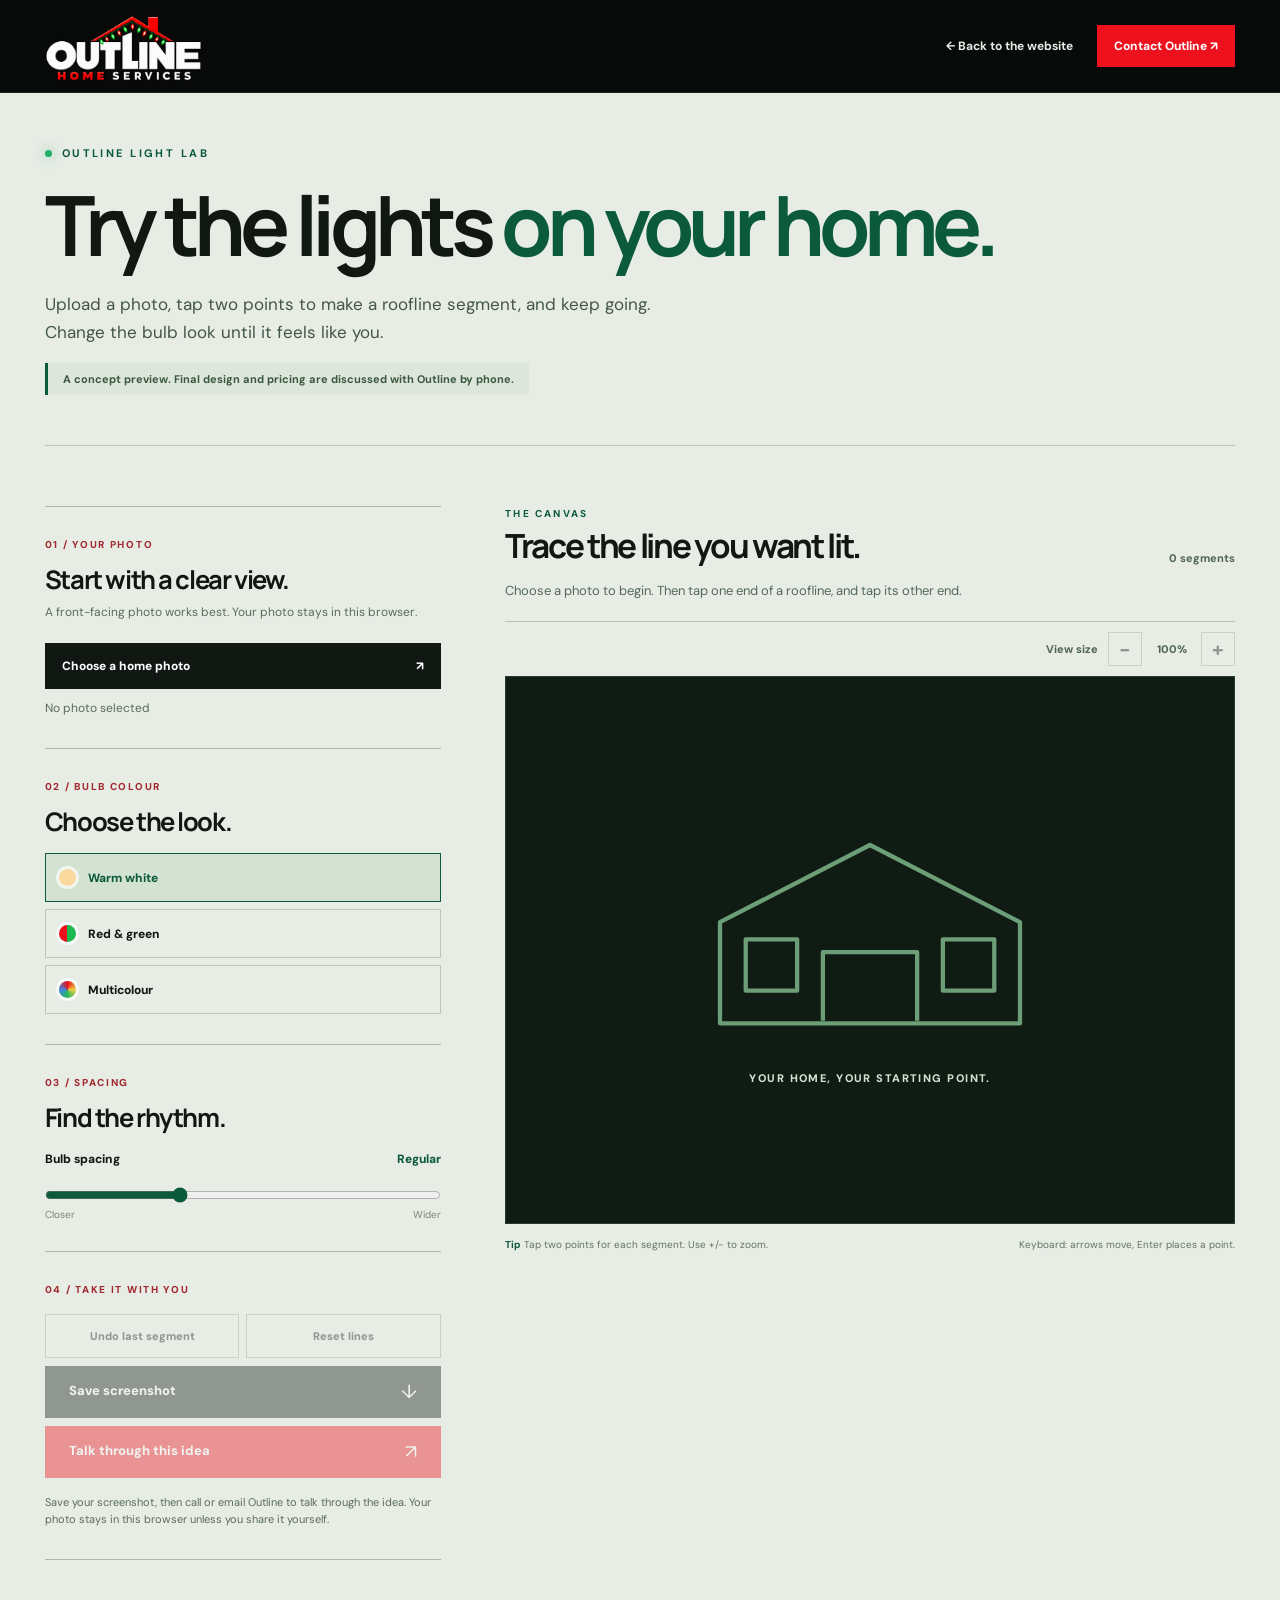
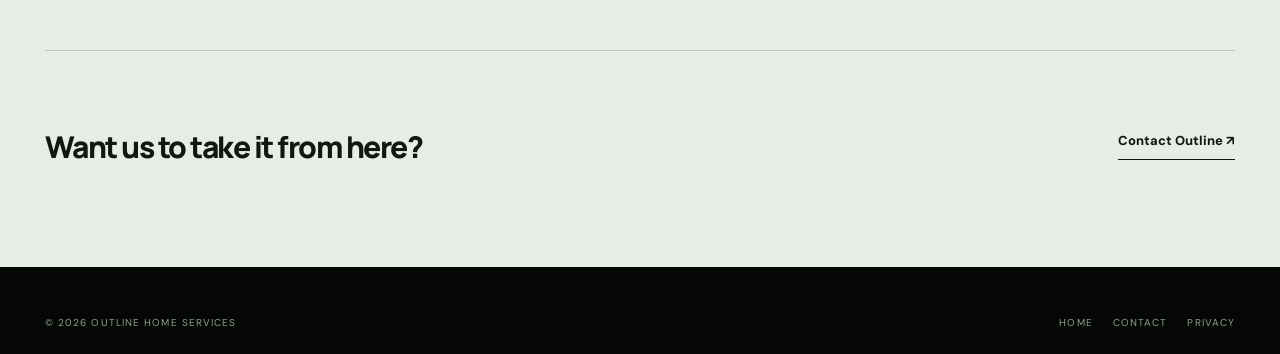
==== CleanXCrew Website/light-lab.html @ 4adcb316 "Launch Outline holiday website" ====
<!doctype html>
<html lang="en">
<head>
  <meta charset="utf-8">
  <meta name="viewport" content="width=device-width, initial-scale=1">
  <meta name="theme-color" content="#080a09">
  <meta name="description" content="Try holiday lighting ideas on a photo of your own home with Outline Light Lab. Save a concept and talk it through with Outline.">
  <link rel="canonical" href="https://www.cleanxcrew.com/light-lab.html">
  <link rel="icon" href="favicon.svg" type="image/svg+xml">
  <link rel="preconnect" href="https://fonts.googleapis.com">
  <link rel="preconnect" href="https://fonts.gstatic.com" crossorigin>
  <link href="https://fonts.googleapis.com/css2?family=DM+Sans:wght@400;500;600;700&family=Manrope:wght@400;500;600;700;800&display=swap" rel="stylesheet">
  <link rel="stylesheet" href="styles.css">
  <link rel="stylesheet" href="light-lab.css">
  <title>Outline Light Lab | Preview Lights on Your Home</title>
</head>
<body class="lab-page">
  <a class="skip-link" href="#lab-main">Skip to Light Lab</a>
  <header class="site-header scrolled"><nav class="site-nav frame" aria-label="Light Lab navigation"><a class="site-brand" href="index.html" aria-label="Outline Home Services, home"><img src="assets/outline-christmas-exact.png" width="1774" height="887" alt="Outline Home Services"></a><a href="index.html#lookbook" class="lab-back">← Back to the website</a><a href="index.html#contact" class="lab-header-quote">Contact Outline ↗</a></nav></header>
  <main id="lab-main" class="lab-main">
    <div class="frame lab-intro"><p class="eyebrow"><span class="green-point"></span> Outline Light Lab</p><h1>Try the lights <span>on your home.</span></h1><p>Upload a photo, tap two points to make a roofline segment, and keep going. Change the bulb look until it feels like you.</p><div class="lab-disclaimer">A concept preview. Final design and pricing are discussed with Outline by phone.</div></div>
    <div class="frame lab-layout"><aside class="lab-controls" aria-label="Lighting preview controls"><div class="control-block"><span class="control-number">01 / Your photo</span><h2>Start with a clear view.</h2><p>A front-facing photo works best. Your photo stays in this browser.</p><label class="upload-button" for="home-photo">Choose a home photo <span aria-hidden="true">↗</span></label><input id="home-photo" type="file" accept="image/*"><p class="file-name" id="file-name" aria-live="polite">No photo selected</p></div><div class="control-block"><span class="control-number">02 / Bulb colour</span><h2>Choose the look.</h2><div class="lab-styles" role="group" aria-label="Bulb colour"><button type="button" class="lab-style active" data-style="warm" aria-pressed="true"><i class="bulb-swatch warm"></i>Warm white</button><button type="button" class="lab-style" data-style="classic" aria-pressed="false"><i class="bulb-swatch classic"></i>Red &amp; green</button><button type="button" class="lab-style" data-style="colour" aria-pressed="false"><i class="bulb-swatch colour"></i>Multicolour</button></div></div><div class="control-block"><span class="control-number">03 / Spacing</span><h2>Find the rhythm.</h2><label class="spacing-label" for="bulb-spacing">Bulb spacing <output id="spacing-value">Regular</output></label><input id="bulb-spacing" type="range" min="2" max="8" value="4" step="1"><div class="spacing-ends"><span>Closer</span><span>Wider</span></div></div><div class="control-block last"><span class="control-number">04 / Take it with you</span><div class="lab-control-actions"><button type="button" id="lab-undo" disabled>Undo last segment</button><button type="button" id="lab-reset" disabled>Reset lines</button></div><button type="button" class="button button-dark lab-save" id="lab-save" disabled>Save screenshot <span aria-hidden="true">↓</span></button><button type="button" class="button button-red lab-send" id="lab-send" disabled>Talk through this idea <span aria-hidden="true">↗</span></button><p>Save your screenshot, then call or email Outline to talk through the idea. Your photo stays in this browser unless you share it yourself.</p></div></aside>
    <section class="lab-workspace" aria-labelledby="workspace-title"><div class="workspace-head"><div><p class="eyebrow">The canvas</p><h2 id="workspace-title">Trace the line you want lit.</h2></div><span id="segment-count" aria-live="polite">0 segments</span></div><p class="workspace-instruction" id="workspace-instruction">Choose a photo to begin. Then tap one end of a roofline, and tap its other end.</p><div class="zoom-bar"><span>View size</span><button type="button" id="zoom-out" aria-label="Zoom out" disabled>−</button><output id="zoom-value">100%</output><button type="button" id="zoom-in" aria-label="Zoom in" disabled>+</button></div><div class="lab-viewport" id="lab-viewport"><div class="lab-stage" id="lab-stage" tabindex="0" role="img" aria-label="Your home photo and lighting concept; use pointer taps or arrow keys and Enter to place endpoints"><div class="lab-placeholder" id="lab-placeholder"><svg viewBox="0 0 420 270" aria-hidden="true"><path d="M35 125 210 35 385 125v118H35Z"/><path d="M155 240v-80h110v80M65 145h60v60H65Zm230 0h60v60h-60Z"/></svg><span>Your home, your starting point.</span></div><img id="lab-image" alt="Your uploaded home photo" hidden><svg id="lab-svg" class="lab-svg" aria-hidden="true"><g id="lab-lines"></g><g id="lab-pending"></g></svg><span class="keyboard-crosshair" id="keyboard-crosshair" hidden>+</span></div></div><div class="workspace-foot"><span><b>Tip</b> Tap two points for each segment. Use +/− to zoom.</span><span>Keyboard: arrows move, Enter places a point.</span></div></section></div>
    <div class="frame lab-bottom"><p>Want us to take it from here?</p><a href="index.html#contact" class="text-link">Contact Outline ↗</a></div>
  </main>
  <footer class="site-footer"><div class="frame footer-bottom"><span>© 2026 Outline Home Services</span><span><a href="index.html">Home</a><a href="index.html#contact">Contact</a><a href="privacy.html">Privacy</a></span></div></footer>
  <dialog id="send-idea-dialog" class="send-idea-dialog" aria-labelledby="send-idea-title"><form method="dialog"><button type="submit" class="send-dialog-close" aria-label="Close">×</button></form><p class="eyebrow"><span class="green-point"></span> Your next step</p><h2 id="send-idea-title">Talk through your idea.</h2><p>Save your screenshot if you’d like to share the look with us. The photo stays on your device until you send it yourself. Call us, or email your name and number and we’ll call you.</p><div class="send-dialog-actions"><button type="button" id="send-idea-cancel" class="button button-outline">Keep designing</button><a href="tel:+14389381562" class="button button-red">Call Outline ↗</a><a href="mailto:aidanbabla@gmail.com?subject=My%20Outline%20Light%20Lab%20idea" class="button button-dark">Email Outline ↗</a></div></dialog>
  <script src="light-lab.js" defer></script>
</body>
</html>
---- CleanXCrew Website/styles.css ----
:root{--black:#080a09;--ink:#111713;--white:#f7f7f2;--red:#ed101d;--green:#0c5a3c;--muted:#bac1ba;--line:#ffffff29;--font-display:Manrope,Arial,sans-serif;--font-body:'DM Sans',Arial,sans-serif}
*,*::before,*::after{box-sizing:border-box}
html{scroll-behavior:smooth}
body{margin:0;background:var(--black);color:var(--white);font-family:var(--font-body);-webkit-font-smoothing:antialiased}
button,input,select,textarea{font:inherit}
button{cursor:pointer}
a{color:inherit;text-decoration:none}
img,video,svg{display:block;max-width:100%}
[hidden]{display:none!important}
::selection{background:var(--red);color:white}
:focus-visible{outline:3px solid #fff;outline-offset:4px}
.frame{width:min(100% - 7vw,1480px);margin-inline:auto}
.section-space{padding:clamp(90px,10vw,155px) 0}
section[id]{scroll-margin-top:90px}
.quote-panel{scroll-margin-top:90px}
.quote-success{scroll-margin-top:90px}
.skip-link{position:fixed;top:-100px;left:20px;z-index:100;background:var(--white);color:var(--ink);padding:12px 20px}
.skip-link:focus{top:15px}
.eyebrow{display:flex;align-items:center;gap:10px;font-size:11px;line-height:1.5;font-weight:700;letter-spacing:.22em;text-transform:uppercase}
.red-point,.green-point{display:inline-block;width:7px;height:7px;flex:none;border-radius:50%;background:var(--red);box-shadow:0 0 14px #ed101d9c}
.green-point{background:#21ae69;box-shadow:0 0 12px #21ae699c}
h1,h2,h3,p{margin-top:0}
h1,h2,h3{font-family:var(--font-display);letter-spacing:-.07em}
.button{min-height:52px;padding:15px 23px;display:inline-flex;align-items:center;justify-content:space-between;gap:30px;border:1px solid transparent;border-radius:0;font-size:13px;line-height:1.1;font-weight:800;transition:background .25s,color .25s,border-color .25s,transform .25s}
.button:hover{transform:translateY(-3px)}
.button span{font-size:19px;font-weight:400;line-height:0}
.button-red{background:var(--red);color:white}
.button-red:hover{background:#c90814}
.button-ghost{background:#ffffff13;border-color:#ffffff80;color:white;backdrop-filter:blur(6px)}
.button-ghost:hover{background:#ffffff25}
.button-dark{background:var(--ink);color:white}
.button-dark:hover{background:var(--green)}
.button-outline{background:transparent;color:var(--ink);border-color:#9da69c}
.button-outline:hover{border-color:var(--ink)}
.text-link{display:inline-flex;align-items:center;gap:28px;padding:0 0 10px;border-bottom:1px solid currentColor;font-weight:800;font-size:13px}
.text-link:hover{color:var(--red)}

/* Short, skippable logo arrival. The site remains visible if scripts do not run. */
.intro-screen{position:fixed;inset:0;z-index:90;background:#050605;overflow:hidden}
.intro-window{position:absolute;inset:0;background:url('assets/holiday/photo-009.webp') center/cover;clip-path:inset(50% 50% round 10px);opacity:0;transition:clip-path .75s cubic-bezier(.18,.8,.22,1),opacity .25s}
.intro-center{position:absolute;left:50%;top:50%;width:min(580px,85vw);transform:translate(-50%,-50%);z-index:2;text-align:center;transition:opacity .45s,transform .65s}
.intro-center img{width:100%;height:auto;opacity:0;transform:translateY(9px);transition:opacity .5s,transform .5s}
.intro-center p{margin:6px 0 0;text-transform:uppercase;letter-spacing:.25em;font-size:10px;color:#d3d9d2;opacity:0;transition:opacity .5s}
.intro-roof{position:absolute;inset:-11% 0 auto;width:100%;height:70%;overflow:visible;stroke:var(--red);stroke-width:5;fill:none;stroke-linecap:round;stroke-linejoin:round;filter:drop-shadow(0 0 11px #ed101d85)}
.intro-roof>path{stroke-dasharray:700;stroke-dashoffset:700;transition:stroke-dashoffset 1.05s ease-out}
.intro-bulbs circle{stroke:none;fill:#15ba46;opacity:0;filter:drop-shadow(0 0 8px #20de5d);transition:opacity .2s}
.intro-bulbs circle:nth-child(odd){fill:#f4121e;filter:drop-shadow(0 0 8px #f4121e)}
.intro-screen.playing .intro-roof>path{stroke-dashoffset:0}
.intro-screen.playing .intro-bulbs circle{opacity:1;transition-delay:1s}
.intro-screen.playing .intro-bulbs circle:nth-child(2){transition-delay:1.08s}.intro-screen.playing .intro-bulbs circle:nth-child(3){transition-delay:1.16s}.intro-screen.playing .intro-bulbs circle:nth-child(4){transition-delay:1.24s}.intro-screen.playing .intro-bulbs circle:nth-child(5){transition-delay:1.32s}.intro-screen.playing .intro-bulbs circle:nth-child(6){transition-delay:1.4s}.intro-screen.playing .intro-bulbs circle:nth-child(7){transition-delay:1.48s}.intro-screen.playing .intro-bulbs circle:nth-child(8){transition-delay:1.56s}.intro-screen.playing .intro-bulbs circle:nth-child(9){transition-delay:1.64s}.intro-screen.playing .intro-bulbs circle:nth-child(10){transition-delay:1.72s}
.intro-screen.logo-visible .intro-center img,.intro-screen.logo-visible .intro-center p{opacity:1;transform:none}
.intro-screen.revealing .intro-window{clip-path:inset(0);opacity:1}
.intro-screen.revealing .intro-center{opacity:0;transform:translate(-50%,-50%) scale(.9)}
.intro-skip{position:absolute;right:4vw;bottom:4vw;z-index:3;border:0;border-bottom:1px solid #ffffff91;background:transparent;color:white;padding:10px 0;text-transform:uppercase;letter-spacing:.15em;font-size:11px}
.intro-skip span{margin-left:15px}

.site-header{position:fixed;inset:0 0 auto;z-index:30;background:linear-gradient(#080a09d9,#080a0900);transition:background .3s,border-color .3s;border-bottom:1px solid transparent}
.site-header.scrolled{background:#080a09ed;backdrop-filter:blur(18px);border-color:#ffffff1d}
.site-nav{min-height:92px;display:flex;align-items:center;justify-content:space-between;gap:24px}
.site-brand{display:block;flex:none;width:158px}
.site-brand img{display:block;width:100%;height:auto}
.nav-links{display:flex;align-items:center;gap:clamp(18px,2vw,35px)}
.nav-links a{font-size:11px;font-weight:800;white-space:nowrap;letter-spacing:.02em;transition:color .2s}
.nav-links a:hover{color:#ff6067}
.nav-links .nav-quote{padding:13px 17px;border:1px solid #ffffff80;display:flex;gap:24px;align-items:center}
.nav-links .nav-quote:hover{border-color:var(--red);color:white;background:var(--red)}
.menu-toggle{display:none}

.hero{position:relative;min-height:780px;height:100svh;max-height:1100px;overflow:hidden;background:#172019}
.hero-image,.hero-shade{position:absolute;inset:0;width:100%;height:100%}
.hero-image{object-fit:cover;object-position:50% 53%}
.hero-shade{background:linear-gradient(90deg,#080a09e8 0%,#080a09bd 36%,#080a0940 76%),linear-gradient(0deg,#080a099e,transparent 32%)}
.hero-content{position:relative;height:100%;display:flex;flex-direction:column;align-items:flex-start;justify-content:center;padding:140px 0 95px}
.hero-content .eyebrow{color:#f3f5e9;margin-bottom:27px}
.hero h1{max-width:910px;font-size:clamp(58px,6.8vw,112px);line-height:1.02;font-weight:800;margin:0 0 26px}
.hero h1 span{color:#f8faf6}
.hero-lead{max-width:550px;font-size:clamp(15px,1.25vw,19px);line-height:1.7;color:#e4e8e1;margin-bottom:37px}
.hero-actions{display:flex;gap:12px;flex-wrap:wrap}
.hero-actions .button{min-width:182px}
.hero-footer{position:absolute;bottom:23px;left:50%;transform:translateX(-50%);display:flex;justify-content:space-between;align-items:end;gap:20px;color:#d8ddd5;font-size:10px;font-weight:700;letter-spacing:.16em;text-transform:uppercase}
.roof-cue{display:flex;align-items:center;gap:12px;color:#e7ede6}
.roof-cue svg{width:74px;height:29px;fill:none;stroke:#f3f4e8;stroke-width:2;stroke-linecap:round;stroke-linejoin:round}
.roof-cue svg circle{fill:var(--red);stroke:none;filter:drop-shadow(0 0 4px #f5222d)}
.roof-cue:hover svg{transform:translateY(3px)}
.mobile-header-quote{display:none}

.light-scene{position:relative;height:175svh;background:#020403}
.scene-stage{position:sticky;top:0;height:100svh;min-height:660px;overflow:hidden;background:#0a100c}
.scene-stage>img,.scene-scrim{position:absolute;inset:0;width:100%;height:100%}
.scene-stage>img{object-fit:cover;object-position:center 58%;filter:brightness(.5);transform:scale(1.09);transition:filter .4s}
.scene-scrim{background:linear-gradient(90deg,#060806cf 0%,#06080634 73%),linear-gradient(0deg,#050605db,transparent 35%)}
.scene-roof{position:absolute;left:0;top:0;width:100%;height:100%;overflow:visible;pointer-events:none}
.scene-roof path{fill:none;stroke:#ee2d37;stroke-width:3;stroke-linejoin:round;stroke-linecap:round;stroke-dasharray:1600;stroke-dashoffset:1600;filter:drop-shadow(0 0 7px #ed101d)}
.scene-lights circle{fill:#ed101d;opacity:0;filter:drop-shadow(0 0 9px #ff2330);transition:opacity .3s}
.scene-lights circle:nth-child(even){fill:#31d669;filter:drop-shadow(0 0 9px #31d669)}
.scene-copy{position:absolute;left:50%;bottom:8%;transform:translateX(-50%);z-index:2}
.scene-copy h2{max-width:680px;margin:20px 0 12px;font-size:clamp(48px,5.5vw,82px);line-height:1.02}
.scene-copy>p:last-child{max-width:440px;color:#d5ded5;line-height:1.65;font-size:15px}
.scene-number{position:absolute;right:3.5%;bottom:8%;writing-mode:vertical-rl;text-transform:uppercase;letter-spacing:.2em;font-size:10px;color:#d2d9d0}

.lookbook{background:#0b0e0c}
.section-heading{max-width:1040px;margin-bottom:52px}
.section-heading h2,.lab-promo h2,.details h2,.about h2,.quote-section h2{font-size:clamp(50px,6vw,94px);line-height:1.06;font-weight:800;margin:19px 0 22px}
.section-heading h2 span,.lab-promo h2 span,.details h2 span,.about h2 span,.quote-section h2 span{color:#cbd4c9}
.section-heading>p:last-child{font-size:16px;line-height:1.65;color:#bbc4ba;max-width:620px}
.look-tabs{display:flex;flex-wrap:wrap;gap:7px;margin-bottom:25px}
.look-tab{background:transparent;color:#d8e1d6;border:1px solid #57615a;border-radius:100px;min-height:43px;padding:10px 18px;font-weight:700;font-size:12px;transition:background .2s,color .2s,border-color .2s}
.look-tab:hover{border-color:white}
.look-tab.active{background:var(--white);color:var(--ink);border-color:var(--white)}
.look-tab span{margin-left:9px;font-size:10px;opacity:.65}
.look-grid{display:grid;grid-template-columns:repeat(12,minmax(0,1fr));grid-auto-rows:190px;grid-auto-flow:dense;gap:10px}
.look-card{position:relative;grid-column:span 3;min-width:0;min-height:0;border:0;padding:0;overflow:hidden;background:#17231a;color:white;text-align:left}
.look-card.feature{grid-column:span 6;grid-row:span 2}
.look-card.tall{grid-row:span 2}
.look-card.wide{grid-column:span 6}
.look-card img,.look-card video{width:100%;height:100%;object-fit:cover;transition:transform .65s cubic-bezier(.2,.75,.2,1),filter .4s}
.look-card:hover img,.look-card:hover video{transform:scale(1.055);filter:saturate(1.13)}
.look-card::after{content:'';position:absolute;inset:15% 0 0;background:linear-gradient(transparent,#020403b5);pointer-events:none}
.look-caption{position:absolute;z-index:1;left:20px;right:20px;bottom:17px;display:block;padding-right:24px;font-family:var(--font-display);font-weight:700;font-size:clamp(17px,1.5vw,23px);line-height:1.2;letter-spacing:-.04em}
.look-caption small{display:block;margin-bottom:9px;font-family:var(--font-body);font-size:9px;letter-spacing:.16em;text-transform:uppercase;font-weight:700;color:#f0f3eb}
.look-caption b{position:absolute;right:0;bottom:0;font-size:22px;font-weight:400}
.video-play{position:absolute;z-index:2;top:50%;left:50%;transform:translate(-50%,-50%);width:55px;height:55px;border:1px solid white;border-radius:50%;display:grid;place-items:center;background:#080a0975;font-size:18px;padding-left:3px}
.look-footnote{font-size:11px;color:#9fa99f;margin:22px 0 0}

.lab-promo{background:#e5ebe2;color:var(--ink)}
.lab-promo-grid{display:grid;grid-template-columns:.9fr 1.1fr;gap:7vw;align-items:center}
.lab-promo .eyebrow{color:var(--green)}
.lab-promo h2 span{color:var(--green)}
.lab-promo-copy>p:not(.eyebrow):not(.lab-note){font-size:18px;line-height:1.7;max-width:500px;color:#46554a;margin-bottom:28px}
.lab-promo .button{min-width:225px}
.lab-note{max-width:350px;margin:20px 0 0;font-size:11px;line-height:1.55;color:#607063}
.lab-promo-art{position:relative;padding:30px 0 45px}
.lab-art-photo{position:relative;aspect-ratio:1.15;overflow:hidden;box-shadow:25px 30px 0 #cad6c9}
.lab-art-photo img{width:100%;height:100%;object-fit:cover;filter:brightness(.68)}
.lab-art-photo svg{position:absolute;inset:0;width:100%;height:100%;fill:none;stroke:#ed1722;stroke-width:3;filter:drop-shadow(0 0 6px #ff1f2c)}
.lab-art-photo svg g{fill:#ee202b;stroke:none}
.lab-art-photo svg g circle:nth-child(even){fill:#23d66a}
.lab-art-label{position:absolute;left:27px;bottom:13px;background:var(--white);padding:12px 17px;font-size:10px;text-transform:uppercase;font-weight:800;letter-spacing:.15em}

.details{background:#101712}
.details-grid{display:grid;grid-template-columns:1.1fr .9fr;gap:8vw;align-items:start}
.details-main{padding-top:25px}
.details h2 span{color:#ebf0e9}
.details-main>p:not(.eyebrow){color:#becabe;line-height:1.7;font-size:17px;max-width:560px}
.detail-rule{height:1px;background:#ffffff38;margin:47px 0 20px;overflow:hidden}
.detail-rule span{display:block;width:100%;height:1px;background:var(--red);transform:scaleX(0);transform-origin:left;transition:transform 1.1s}
.details.in-view .detail-rule span{transform:scaleX(1)}
.detail-moments>div{display:grid;grid-template-columns:55px 1fr;column-gap:15px;padding:23px 0;border-bottom:1px solid #ffffff25}
.detail-moments b{grid-row:span 2;color:#f2464f;font-size:10px;letter-spacing:.1em}
.detail-moments h3{font-size:18px;letter-spacing:-.03em;margin:0 0 4px}
.detail-moments p{font-size:13px;line-height:1.6;color:#aab9ab;margin:0}
.details-media{position:relative;min-height:660px}
.details-media img{width:100%;height:660px;object-fit:cover}
.detail-film{position:absolute;left:20px;bottom:20px;display:flex;justify-content:space-between;gap:30px;min-width:195px;align-items:center;background:var(--white);color:var(--ink);border:0;padding:15px 18px;font-size:12px;font-weight:800}
.detail-film:hover{background:var(--red);color:white}
.film-strip{margin-top:90px;border-top:1px solid #ffffff38;padding-top:26px}
.film-strip-head{display:flex;align-items:baseline;justify-content:space-between;gap:24px;margin-bottom:24px}
.film-strip-head span{font-size:10px;font-weight:800;letter-spacing:.22em;color:#d6ddd4}
.film-strip-head p{font-size:14px;color:#b9c6b9;margin:0}
.film-strip-grid{display:grid;grid-template-columns:repeat(3,minmax(0,1fr));gap:11px}
.film-strip-card{position:relative;overflow:hidden;aspect-ratio:1.2;background:#061007;border:0;color:white;text-align:left;padding:0}
.film-strip-card::after{content:'';position:absolute;inset:0;background:linear-gradient(0deg,#030704dc,transparent 55%);pointer-events:none}
.film-strip-card video{width:100%;height:100%;object-fit:cover;transition:transform .6s cubic-bezier(.2,.7,.2,1)}
.film-strip-card:hover video{transform:scale(1.06)}
.film-strip-card>span{position:absolute;z-index:1;left:20px;right:20px;bottom:20px;display:flex;align-items:center;justify-content:space-between;gap:12px;font-family:var(--font-display);font-size:23px;font-weight:800;letter-spacing:-.05em}
.film-strip-card small{position:absolute;bottom:36px;left:0;font-family:var(--font-body);font-size:9px;letter-spacing:.2em;color:#e2ede2}
.film-strip-card b{display:grid;place-items:center;flex:none;width:38px;height:38px;border:1px solid #ffffffc9;border-radius:50%;font-family:var(--font-body);font-size:11px;letter-spacing:0}

.services{background:var(--white);color:var(--ink)}
.light-heading h2 span{color:var(--green)}
.light-heading>p:last-child{color:#4e5a4f}
.service-grid{display:grid;grid-template-columns:repeat(4,minmax(0,1fr));gap:1px;background:#cdd6cd;border:1px solid #cdd6cd}
.service-card{background:var(--white);min-width:0}
.service-visual{height:250px;overflow:hidden;background:#d9e0d8}
.service-visual img{width:100%;height:100%;object-fit:cover;transition:transform .5s}
.service-card:hover .service-visual img{transform:scale(1.05)}
.service-content{padding:27px 23px 31px}
.service-content>span{font-size:10px;font-weight:800;text-transform:uppercase;letter-spacing:.16em;color:#a1232b}
.service-content h3{font-size:clamp(22px,2vw,31px);line-height:1.13;margin:24px 0 13px;min-height:70px}
.service-content p{min-height:48px;color:#4c5b4e;font-size:13px;line-height:1.6}
.service-content a{display:flex;justify-content:space-between;gap:15px;border-top:1px solid #cbd5cb;padding-top:17px;font-size:11px;font-weight:800}
.service-content a:hover{color:var(--red)}
.graphic-visual{position:relative;display:grid;place-items:center;background:#e8ece5}
.graphic-visual svg{width:84%;height:75%;fill:none;stroke:#2c4132;stroke-width:6;stroke-linecap:round;stroke-linejoin:round}
.graphic-visual .accent{stroke:var(--red);stroke-width:4;stroke-dasharray:900;stroke-dashoffset:900;transition:stroke-dashoffset .9s}
.service-card:hover .accent{stroke-dashoffset:0}
.graphic-visual>span{position:absolute;left:18px;bottom:17px;font-size:10px;font-weight:800;letter-spacing:.18em;color:#829087}

.about{background:#f0f3ed;color:var(--ink)}
.about-grid{display:grid;grid-template-columns:1.15fr .85fr;gap:10vw;align-items:center}
.about h2{margin-bottom:0}
.about h2 span{color:var(--green)}
.about-grid>div:last-child{border-top:1px solid #b7c4b8;padding-top:25px}
.about-grid>div:last-child>p:first-child{font-size:19px;line-height:1.7;color:#38483c}
.about-area{font-size:12px;line-height:1.6;color:#667468;margin:28px 0}

.quote-section{position:relative;background:#090b09;overflow:hidden}
.quote-backdrop,.quote-shade{position:absolute;inset:0;width:100%;height:100%}
.quote-backdrop{object-fit:cover;object-position:center}
.quote-shade{background:linear-gradient(90deg,#080a09e8,#080a09a8 50%,#080a09dd),linear-gradient(0deg,#080a09ed,transparent 40%)}
.quote-grid{position:relative;display:grid;grid-template-columns:.85fr 1.15fr;gap:7vw;align-items:start}
.quote-copy{position:sticky;top:140px}
.quote-section h2{font-size:clamp(50px,5.4vw,84px)}
.quote-section h2 span{color:#f3f5ef}
.quote-copy>p:not(.eyebrow){color:#d0d9ce;line-height:1.7;font-size:16px;max-width:460px}
.quote-direct{border-top:1px solid #ffffff5d;margin-top:40px;padding-top:21px;display:flex;flex-direction:column;gap:13px}
.quote-direct span{font-size:10px;letter-spacing:.17em;text-transform:uppercase;color:#b9c9b8}
.quote-direct a{font-size:16px;width:max-content}
.quote-direct a:hover{color:#ff626b}
.quote-panel{background:var(--white);color:var(--ink);padding:clamp(25px,3.4vw,52px);box-shadow:0 24px 70px #0006}
.quote-progress{display:flex;align-items:center;gap:11px;margin-bottom:43px}
.progress-step{display:flex;align-items:center;gap:7px;white-space:nowrap;color:#879187;font-size:11px;font-weight:800}
.progress-step b{font-size:10px;text-transform:uppercase;letter-spacing:.1em}
.progress-step.current,.progress-step.complete{color:var(--red)}
.progress-line{height:1px;flex:1;min-width:12px;background:#c8d1c8}
.quote-step{margin:0;padding:0;border:0;min-width:0}
.quote-step legend{padding:0;font-family:var(--font-display);font-size:clamp(27px,2.7vw,40px);line-height:1.15;letter-spacing:-.06em;font-weight:800}
.step-intro{margin:10px 0 25px;color:#5c695e;font-size:13px;line-height:1.6}
.service-choices{display:grid;grid-template-columns:1fr 1fr;gap:9px;margin-bottom:24px}
.service-choices label{position:relative;cursor:pointer}
.service-choices input{position:absolute;opacity:0;width:100%;height:100%;margin:0;cursor:pointer}
.service-choices span{display:flex;align-items:center;min-height:55px;border:1px solid #bfcbbf;padding:13px 15px;font-weight:800;font-size:12px;line-height:1.3}
.service-choices input:checked+span{background:#e8f0e7;border-color:var(--green);color:var(--green)}
.service-choices input:focus-visible+span{outline:3px solid var(--green);outline-offset:3px}
.field-label{display:block;margin:0 0 19px;font-size:12px;font-weight:800}
.field-label span{font-weight:400;color:#69766b}
.field-label input,.field-label select,.field-label textarea{display:block;width:100%;margin-top:8px;padding:14px 13px;min-height:48px;border:1px solid #bbc8bb;border-radius:0;background:#fff;color:var(--ink);outline:none;font-size:13px}
.field-label textarea{resize:vertical;min-height:100px}
.field-label input:focus,.field-label select:focus,.field-label textarea:focus{border-color:var(--green);box-shadow:0 0 0 3px #0c5a3c22}
.field-label input::placeholder,.field-label textarea::placeholder{color:#8c998f}
.quote-photo-preview{width:100%;max-height:170px;object-fit:cover;margin-top:10px}.idea-brief img{width:100%;max-height:160px;object-fit:cover;margin-top:10px}.field-label small{display:block;margin-top:9px;color:#5e6b5e;font-size:11px;font-weight:400;line-height:1.5}
.file-field input{padding:10px;background:#eef2eb}
.field-pair{display:grid;grid-template-columns:1fr 1fr;gap:13px}
.idea-brief{padding:13px 15px;margin:10px 0 20px;background:#e8efe5;border-left:3px solid var(--green);font-size:12px;line-height:1.5}
.quote-review{display:grid;gap:1px;background:#cdd6ca;border:1px solid #cdd6ca}
.quote-review>div{background:white;padding:12px 15px;display:flex;justify-content:space-between;gap:20px;font-size:12px}
.quote-review b{color:#5a6a5d}
.quote-review span{max-width:65%;text-align:right;overflow-wrap:anywhere}
.review-note,.form-legal{font-size:11px;line-height:1.55;color:#687669;margin:18px 0 0}
.form-legal a{text-decoration:underline}
.quote-controls{display:flex;gap:9px;justify-content:flex-end;margin-top:30px}
.quote-controls .button{min-width:140px}
.quote-error{margin:16px 0 0;color:#b51421;font-size:12px;font-weight:700}
.quote-success{text-align:center;padding:35px 10px}
.success-mark{width:56px;height:56px;border-radius:50%;display:grid;place-items:center;margin:0 auto 20px;background:#e4f0e2;color:var(--green);font-size:24px}
.quote-success h3{font-size:42px;margin:0 0 15px}
.quote-success p{color:#526252;line-height:1.65;font-size:14px}
.quote-success button{display:block;margin:30px auto 0;border:0;background:none;color:var(--green);text-decoration:underline;font-weight:800}

.site-footer{background:#050705;padding:70px 0 25px}
.footer-top{display:flex;justify-content:space-between;gap:50px;padding-bottom:65px}
.footer-brand img{width:200px;height:auto}
.footer-brand p{color:#c4cec1;font-size:14px;margin:20px 0}
.footer-links{display:flex;gap:clamp(60px,8vw,140px)}
.footer-links>div{display:flex;flex-direction:column;gap:13px}
.footer-links b{font-size:10px;text-transform:uppercase;letter-spacing:.17em;color:#dfeddf;margin-bottom:9px}
.footer-links a{font-size:12px;color:#b7c3b6}
.footer-links a:hover{color:#ff6871}
.footer-bottom{border-top:1px solid #ffffff25;padding-top:24px;display:flex;justify-content:space-between;gap:20px;color:#91a091;font-size:10px;text-transform:uppercase;letter-spacing:.11em}
.footer-bottom>span:last-child{display:flex;gap:16px}

.media-viewer{position:fixed;inset:0;width:100vw;height:100dvh;max-width:none;max-height:none;margin:0;padding:58px 6vw 30px;border:0;background:#050705f5;color:white;overflow:hidden}
.media-viewer::backdrop{background:#000e}
.viewer-stage{height:100%;display:flex;flex-direction:column;justify-content:center;align-items:center}
.viewer-stage img,.viewer-stage video{max-width:100%;max-height:calc(100dvh - 150px);object-fit:contain}
.viewer-stage video{width:min(100%,1100px)}
.viewer-stage p{margin:15px 0 0;font-size:13px;color:#e0e7de}
.viewer-close,.viewer-arrow{position:fixed;z-index:2;display:grid;place-items:center;width:44px;height:44px;border:1px solid #ffffffa0;background:#090f0bc9;color:white;border-radius:50%;font-size:22px}
.viewer-close{right:3vw;top:20px;font-size:27px}
.viewer-arrow{top:50%;transform:translateY(-50%)}
.viewer-arrow.prev{left:2vw}.viewer-arrow.next{right:2vw}

@media(max-width:1150px){.nav-links{gap:14px}.nav-links a{font-size:10px}.site-brand{width:145px}.service-grid{grid-template-columns:repeat(2,minmax(0,1fr))}.service-content h3{min-height:0}.look-grid{grid-auto-rows:165px}.look-card{grid-column:span 4}.look-card.feature,.look-card.wide{grid-column:span 8}.look-card.tall{grid-column:span 4}}
@media(max-width:800px){.frame{width:min(100% - 40px,1480px)}.site-nav{min-height:75px;gap:12px}.site-brand{width:128px}.mobile-header-quote{display:flex;margin-left:auto;padding:10px 12px;background:var(--red);color:white;font-size:11px;font-weight:800;white-space:nowrap}.menu-toggle{display:flex;width:45px;height:45px;flex-direction:column;align-items:center;justify-content:center;gap:7px;border:1px solid #ffffff8a;border-radius:50%;background:#080a0955;padding:0}.menu-toggle span{width:18px;height:1px;background:white;transition:transform .25s}.menu-toggle[aria-expanded=true] span:first-child{transform:translateY(4px) rotate(45deg)}.menu-toggle[aria-expanded=true] span:last-child{transform:translateY(-4px) rotate(-45deg)}.nav-links{display:none;position:absolute;top:100%;left:0;right:0;background:#080a09f7;backdrop-filter:blur(15px);padding:20px;flex-direction:column;align-items:stretch;gap:0;border-bottom:1px solid #ffffff35}.nav-links.open{display:flex}.nav-links a{font-size:17px;padding:14px 0;border-bottom:1px solid #ffffff24}.nav-links .nav-quote{margin-top:15px;padding:14px}.hero{min-height:690px;max-height:none}.hero-image{object-position:55% center}.hero-shade{background:linear-gradient(0deg,#080a09ec 5%,#080a098c 54%,#080a0940 100%)}.hero-content{justify-content:end;padding:170px 0 115px}.hero h1{font-size:clamp(55px,8.7vw,76px);max-width:700px}.hero-lead{font-size:16px}.hero-footer{bottom:22px}.hero-footer>span:last-child{display:none}.light-scene{height:auto}.scene-stage{position:relative;height:750px;min-height:0}.scene-copy{bottom:6%}.scene-roof{top:10%;left:0;width:100%;height:50%}.scene-number{display:none}.look-grid{grid-template-columns:repeat(2,minmax(0,1fr));grid-auto-rows:180px}.look-card,.look-card.tall{grid-column:span 1}.look-card.feature,.look-card.wide{grid-column:span 2}.lab-promo-grid,.details-grid,.about-grid,.quote-grid{grid-template-columns:1fr;gap:55px}.lab-promo-art{max-width:620px}.details-media{min-height:0}.details-media img{height:560px}.quote-copy{position:static}.quote-grid{gap:40px}.footer-bottom{flex-wrap:wrap}}
@media(max-width:520px){.section-space{padding:85px 0}.hero{height:100svh;min-height:710px}.hero-content{padding-bottom:110px}.hero h1{font-size:clamp(48px,12.5vw,67px);line-height:1.035;letter-spacing:-.075em}.hero-lead{font-size:14px;line-height:1.6;max-width:340px}.hero-actions{width:100%}.hero-actions .button{min-width:0;flex:1;font-size:11px;padding:13px 14px;gap:6px}.hero-footer{font-size:9px}.hero-footer>span:first-child{display:none}.roof-cue{margin-left:auto}.scene-stage{height:700px}.scene-stage>img{object-position:48% center}.scene-roof{top:12%;height:45%;opacity:.9}.scene-copy h2{font-size:clamp(47px,12vw,61px)}.scene-copy>p:last-child{font-size:13px}.section-heading h2,.lab-promo h2,.details h2,.about h2,.quote-section h2{font-size:clamp(45px,11.5vw,62px)}.section-heading>p:last-child{font-size:14px}.look-tabs{gap:6px}.look-tab{font-size:11px;padding:9px 12px;min-height:40px}.look-grid{grid-auto-rows:165px;gap:7px}.look-card.feature{grid-row:span 2}.look-card.tall{grid-row:span 2}.look-caption{left:12px;right:12px;bottom:12px;font-size:16px}.look-caption small{font-size:8px}.lab-promo-copy>p:not(.eyebrow):not(.lab-note){font-size:15px}.lab-art-photo{aspect-ratio:.92}.lab-art-label{font-size:8px;left:12px;bottom:25px}.details-media img{height:450px}.service-grid{grid-template-columns:1fr}.service-visual{height:210px}.service-content{padding:24px}.service-content h3{font-size:28px;margin:16px 0 8px}.service-content p{min-height:0}.about-grid>div:last-child>p:first-child{font-size:16px}.quote-panel{padding:24px 18px}.quote-progress{gap:6px}.progress-step{gap:3px;font-size:10px}.progress-step b{font-size:8px}.service-choices{gap:7px}.service-choices span{font-size:10px;padding:10px;min-height:50px}.field-pair{grid-template-columns:1fr;gap:0}.quote-controls .button{font-size:11px;min-width:0}.quote-direct{margin-top:20px}.footer-top{flex-direction:column;gap:35px}.footer-links{gap:45px}.footer-bottom>span:nth-child(2){display:none}.footer-bottom>span:last-child{gap:10px}.viewer-arrow{top:auto;bottom:15px;transform:none}.viewer-arrow.prev{left:22px}.viewer-arrow.next{right:22px}.viewer-stage p{margin-bottom:52px}.intro-center{width:min(92vw,460px)}.intro-skip{bottom:30px;right:20px}}
@media(max-width:800px){.film-strip{margin-top:60px}.film-strip-head{display:block}.film-strip-head p{margin-top:10px}.film-strip-grid{display:flex;overflow-x:auto;scroll-snap-type:x mandatory;scrollbar-width:thin;padding-bottom:10px}.film-strip-card{flex:0 0 min(72vw,360px);min-height:310px;scroll-snap-align:start}}
@media(max-width:520px){.film-strip{margin-top:50px}.film-strip-card{flex-basis:78vw;min-height:325px}.film-strip-card>span{font-size:20px}}
@media(prefers-reduced-motion:reduce){html{scroll-behavior:auto}*,*::before,*::after{scroll-behavior:auto!important;animation-duration:.01ms!important;animation-iteration-count:1!important;transition-duration:.01ms!important}.light-scene{height:auto}.scene-stage{position:relative;height:750px}.scene-roof path{stroke-dashoffset:0!important}.scene-lights circle{opacity:1!important}.intro-screen{display:none!important}}
---- CleanXCrew Website/light-lab.css ----
.lab-page{background:#e7ece5;color:var(--ink)}
.lab-page .site-header{background:#080a09}
.lab-back{color:#e7eee5;font-size:12px;font-weight:700;margin-left:auto}
.lab-back:hover{color:#ff636d}
.lab-header-quote{color:white;background:var(--red);padding:13px 17px;font-size:12px;font-weight:800}
.lab-main{padding-top:145px}
.lab-intro{padding-bottom:50px;border-bottom:1px solid #b8c5b8}
.lab-intro .eyebrow{color:var(--green)}
.lab-intro h1{font-size:clamp(55px,6.5vw,104px);max-width:1050px;line-height:1.05;margin:19px 0 22px}
.lab-intro h1 span{color:var(--green)}
.lab-intro>p:not(.eyebrow){max-width:650px;color:#445648;font-size:17px;line-height:1.65}
.lab-disclaimer{display:inline-block;border-left:3px solid var(--green);padding:9px 15px;background:#dce6da;color:#3c5741;font-size:11px;font-weight:700}
.lab-layout{display:grid;grid-template-columns:minmax(260px,.76fr) minmax(0,1.4fr);gap:5vw;padding-top:60px;align-items:start}
.lab-controls{border-top:1px solid #aab9aa}
.control-block{padding:25px 0 30px;border-bottom:1px solid #aab9aa}
.control-number{font-size:10px;letter-spacing:.17em;text-transform:uppercase;color:#a22930;font-weight:800}
.control-block h2{font-size:clamp(21px,2vw,30px);line-height:1.15;letter-spacing:-.055em;margin:12px 0 9px}
.control-block>p{font-size:12px;line-height:1.6;color:#5a6c5d}
.upload-button{display:flex;justify-content:space-between;align-items:center;gap:20px;background:var(--ink);color:white;padding:15px 17px;margin:20px 0 10px;font-size:12px;font-weight:800;cursor:pointer}
.upload-button:hover{background:var(--green)}
#home-photo{position:absolute;width:1px;height:1px;opacity:0}
#home-photo:focus-visible+.file-name{outline:2px solid var(--green)}
.file-name{margin:0;color:#5b695d;font-size:11px;overflow-wrap:anywhere}
.lab-styles{display:grid;gap:7px;margin-top:17px}
.lab-style{display:flex;align-items:center;gap:12px;min-height:49px;background:transparent;border:1px solid #b7c6b5;color:var(--ink);padding:10px 13px;text-align:left;font-size:12px;font-weight:800}
.lab-style.active{border-color:var(--green);background:#d4e2d2;color:var(--green)}
.lab-style:hover{border-color:var(--green)}
.bulb-swatch{width:17px;height:17px;border-radius:50%;display:inline-block;box-shadow:0 0 0 3px #ffffffb0}
.bulb-swatch.warm{background:#f9d99d}.bulb-swatch.classic{background:linear-gradient(90deg,#ed101d 50%,#1cb94e 50%)}.bulb-swatch.colour{background:conic-gradient(#ed101d,#eccc42,#22ba5d,#3f85db,#ed101d)}
.spacing-label{display:flex;justify-content:space-between;gap:10px;font-size:12px;font-weight:800;margin-top:18px}
.spacing-label output{color:var(--green)}
#bulb-spacing{width:100%;accent-color:var(--green);margin:20px 0 3px;cursor:pointer}
.spacing-ends{display:flex;justify-content:space-between;color:#7a887b;font-size:10px}
.lab-control-actions{display:flex;gap:7px;margin-top:16px}
.lab-control-actions button{flex:1;min-height:44px;border:1px solid #9daa9d;background:transparent;color:var(--ink);font-size:11px;font-weight:800}
.lab-control-actions button:hover:enabled{border-color:var(--green);color:var(--green)}
.lab-controls button:disabled,.zoom-bar button:disabled{opacity:.4;cursor:not-allowed}
.lab-save,.lab-send{width:100%;margin-top:8px}
.control-block.last>p{font-size:11px;margin:16px 0 0}
.lab-workspace{min-width:0}
.workspace-head{display:flex;justify-content:space-between;align-items:end;gap:15px}
.workspace-head .eyebrow{font-size:10px;color:var(--green);margin-bottom:6px}
.workspace-head h2{font-size:clamp(24px,2.6vw,39px);line-height:1.15;margin:0}
#segment-count{font-size:11px;color:#526758;white-space:nowrap;font-weight:800}
.workspace-instruction{font-size:13px;color:#55685b;line-height:1.5;margin:16px 0 20px}
.zoom-bar{display:flex;justify-content:flex-end;align-items:center;gap:10px;padding:10px 0;border-top:1px solid #b6c4b6;color:#4f6553;font-size:11px;font-weight:800}
.zoom-bar button{width:34px;height:34px;border:1px solid #9cb09d;background:transparent;color:var(--ink);font-size:20px}
.zoom-bar output{min-width:39px;text-align:center}
.lab-viewport{width:100%;max-height:850px;overflow:auto;background:#152118;touch-action:pan-x pan-y pinch-zoom;border:1px solid #253b2b}
.lab-stage{position:relative;width:100%;aspect-ratio:4/3;min-height:330px;background:#101b13;cursor:crosshair;outline-offset:-4px;touch-action:pan-x pan-y pinch-zoom;user-select:none}
.lab-stage img,.lab-svg{position:absolute;inset:0;width:100%;height:100%}
.lab-stage img{object-fit:fill;pointer-events:none}
.lab-svg{overflow:visible;pointer-events:none;filter:drop-shadow(0 0 3px #000)}
.lab-svg .light-wire{stroke:#172319;stroke-width:3;fill:none;vector-effect:non-scaling-stroke}
.lab-svg .light-bulb{stroke:#fff8;stroke-width:1;filter:drop-shadow(0 0 6px currentColor)}
.lab-svg .endpoint{fill:white;stroke:#0c5a3c;stroke-width:3;vector-effect:non-scaling-stroke}
.lab-svg .pending-ring{fill:none;stroke:#fff;stroke-width:3;vector-effect:non-scaling-stroke}
.lab-placeholder{position:absolute;inset:0;display:flex;align-items:center;justify-content:center;flex-direction:column;gap:25px;color:#d4e2d1;font-size:11px;font-weight:800;letter-spacing:.13em;text-transform:uppercase;text-align:center;padding:20px}
.lab-placeholder svg{width:55%;max-width:360px;fill:none;stroke:#6c9e77;stroke-width:5;stroke-linejoin:round}
.keyboard-crosshair{position:absolute;left:50%;top:50%;transform:translate(-50%,-50%);display:grid;place-items:center;width:24px;height:24px;border-radius:50%;border:2px solid white;background:#0c5a3c;color:white;font-size:16px;font-weight:700;pointer-events:none;box-shadow:0 0 10px #0009}
.workspace-foot{display:flex;justify-content:space-between;gap:25px;font-size:10px;line-height:1.5;color:#637465;margin-top:13px}
.workspace-foot b{color:var(--green)}
.lab-bottom{padding:75px 0 100px;border-top:1px solid #b8c5b8;margin-top:90px;display:flex;align-items:center;justify-content:space-between;gap:20px}
.lab-bottom p{font-family:var(--font-display);font-size:30px;font-weight:800;letter-spacing:-.05em;margin:0}
.lab-page .site-footer{padding-top:25px}
.lab-page .footer-bottom{border-top:0}
.lab-page .footer-bottom>span:last-child{display:flex;gap:20px}
.send-idea-dialog{border:0;padding:clamp(25px,4vw,55px);width:min(520px,calc(100vw - 35px));max-height:90dvh;background:var(--white);color:var(--ink);box-shadow:0 30px 80px #0009}
.send-idea-dialog::backdrop{background:#020503c9}
.send-idea-dialog h2{font-size:clamp(29px,4vw,44px);line-height:1.1;margin:18px 0}
.send-idea-dialog>p:not(.eyebrow){font-size:13px;line-height:1.7;color:#516453}
.send-dialog-close{position:absolute;right:16px;top:14px;width:35px;height:35px;border:0;background:transparent;font-size:29px}
.consent-line{display:flex;gap:11px;align-items:start;padding:15px 0;border-top:1px solid #bfcdbf;font-size:12px;font-weight:700;line-height:1.5}
.consent-line input{accent-color:var(--green);margin-top:3px}
.send-dialog-actions{display:flex;justify-content:flex-end;gap:9px;margin-top:20px}
.send-dialog-actions .button{font-size:11px;min-height:46px}
.send-dialog-actions .button:disabled{opacity:.4;cursor:not-allowed}
@media(max-width:900px){.lab-layout{grid-template-columns:1fr;gap:45px}.lab-controls{display:grid;grid-template-columns:1fr 1fr;gap:0 25px}.control-block{padding:22px 0}.control-block.last{grid-column:span 2}.lab-viewport{max-height:700px}}
@media(max-width:600px){.lab-page .site-nav{min-height:75px}.lab-back{display:none}.lab-header-quote{font-size:10px;padding:12px}.lab-main{padding-top:115px}.lab-intro{padding-bottom:35px}.lab-intro h1{font-size:clamp(51px,13vw,69px)}.lab-intro>p:not(.eyebrow){font-size:14px}.lab-layout{padding-top:30px}.lab-controls{grid-template-columns:1fr}.control-block.last{grid-column:auto}.lab-workspace{grid-row:1}.workspace-head{align-items:start}.workspace-head h2{font-size:25px}.workspace-instruction{font-size:11px}.lab-stage{min-height:290px}.workspace-foot{flex-direction:column;gap:3px}.lab-viewport{max-height:65svh}.lab-bottom{flex-direction:column;align-items:start;margin-top:65px;padding:55px 0 80px}.lab-bottom p{font-size:26px}.send-dialog-actions{flex-direction:column}.send-dialog-actions .button{width:100%}}
@media(prefers-reduced-motion:reduce){.lab-svg .light-bulb{filter:none}}

/* Personal contact replaces the old quote handoff. */
.send-dialog-actions{flex-wrap:wrap}
.send-dialog-actions .button{min-width:0}
@media(max-width:600px){.send-dialog-actions{flex-direction:column}.send-dialog-actions .button{width:100%}}
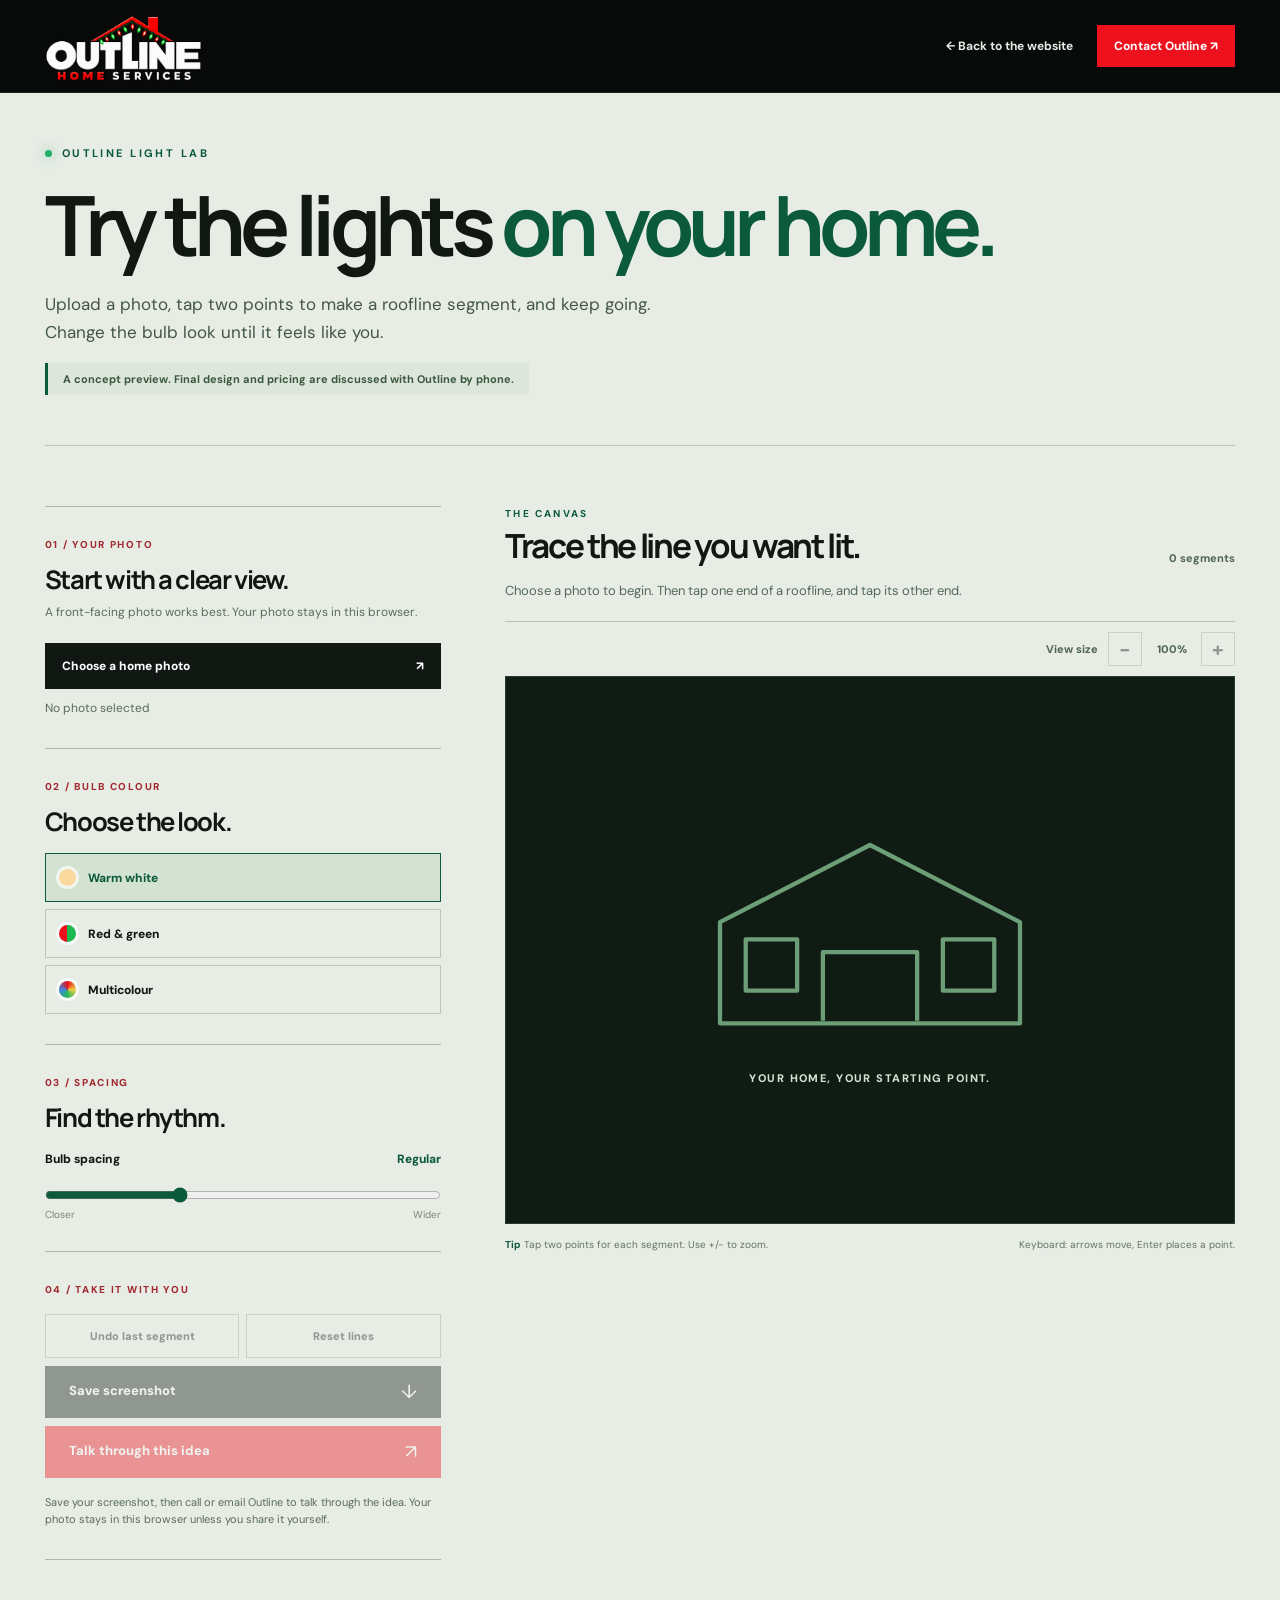
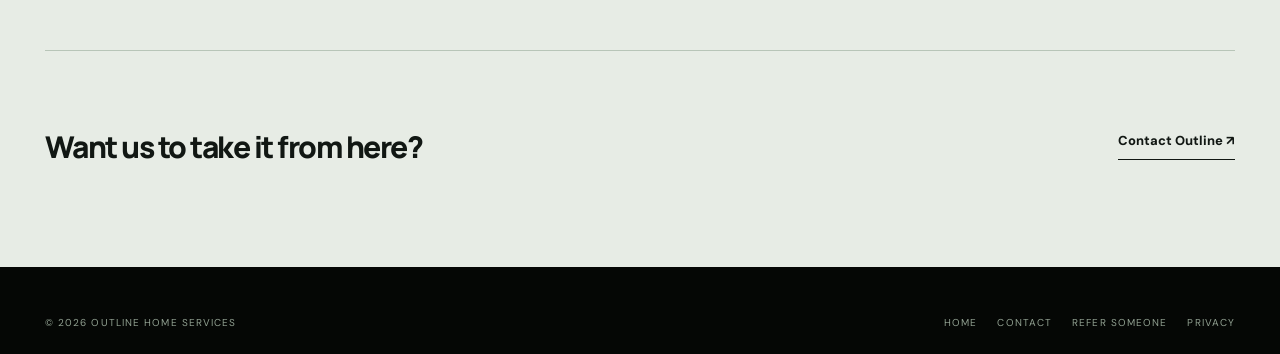
==== commit 10671faf: "Publish the $50 referral page." ====
--- a/CleanXCrew Website/light-lab.html
+++ b/CleanXCrew Website/light-lab.html
@@ -23,7 +23,7 @@
     <section class="lab-workspace" aria-labelledby="workspace-title"><div class="workspace-head"><div><p class="eyebrow">The canvas</p><h2 id="workspace-title">Trace the line you want lit.</h2></div><span id="segment-count" aria-live="polite">0 segments</span></div><p class="workspace-instruction" id="workspace-instruction">Choose a photo to begin. Then tap one end of a roofline, and tap its other end.</p><div class="zoom-bar"><span>View size</span><button type="button" id="zoom-out" aria-label="Zoom out" disabled>−</button><output id="zoom-value">100%</output><button type="button" id="zoom-in" aria-label="Zoom in" disabled>+</button></div><div class="lab-viewport" id="lab-viewport"><div class="lab-stage" id="lab-stage" tabindex="0" role="img" aria-label="Your home photo and lighting concept; use pointer taps or arrow keys and Enter to place endpoints"><div class="lab-placeholder" id="lab-placeholder"><svg viewBox="0 0 420 270" aria-hidden="true"><path d="M35 125 210 35 385 125v118H35Z"/><path d="M155 240v-80h110v80M65 145h60v60H65Zm230 0h60v60h-60Z"/></svg><span>Your home, your starting point.</span></div><img id="lab-image" alt="Your uploaded home photo" hidden><svg id="lab-svg" class="lab-svg" aria-hidden="true"><g id="lab-lines"></g><g id="lab-pending"></g></svg><span class="keyboard-crosshair" id="keyboard-crosshair" hidden>+</span></div></div><div class="workspace-foot"><span><b>Tip</b> Tap two points for each segment. Use +/− to zoom.</span><span>Keyboard: arrows move, Enter places a point.</span></div></section></div>
     <div class="frame lab-bottom"><p>Want us to take it from here?</p><a href="index.html#contact" class="text-link">Contact Outline ↗</a></div>
   </main>
-  <footer class="site-footer"><div class="frame footer-bottom"><span>© 2026 Outline Home Services</span><span><a href="index.html">Home</a><a href="index.html#contact">Contact</a><a href="privacy.html">Privacy</a></span></div></footer>
+  <footer class="site-footer"><div class="frame footer-bottom"><span>© 2026 Outline Home Services</span><span><a href="index.html">Home</a><a href="index.html#contact">Contact</a><a href="referrals.html">Refer someone</a><a href="privacy.html">Privacy</a></span></div></footer>
   <dialog id="send-idea-dialog" class="send-idea-dialog" aria-labelledby="send-idea-title"><form method="dialog"><button type="submit" class="send-dialog-close" aria-label="Close">×</button></form><p class="eyebrow"><span class="green-point"></span> Your next step</p><h2 id="send-idea-title">Talk through your idea.</h2><p>Save your screenshot if you’d like to share the look with us. The photo stays on your device until you send it yourself. Call us, or email your name and number and we’ll call you.</p><div class="send-dialog-actions"><button type="button" id="send-idea-cancel" class="button button-outline">Keep designing</button><a href="tel:+14389381562" class="button button-red">Call Outline ↗</a><a href="mailto:aidanbabla@gmail.com?subject=My%20Outline%20Light%20Lab%20idea" class="button button-dark">Email Outline ↗</a></div></dialog>
   <script src="light-lab.js" defer></script>
 </body>
